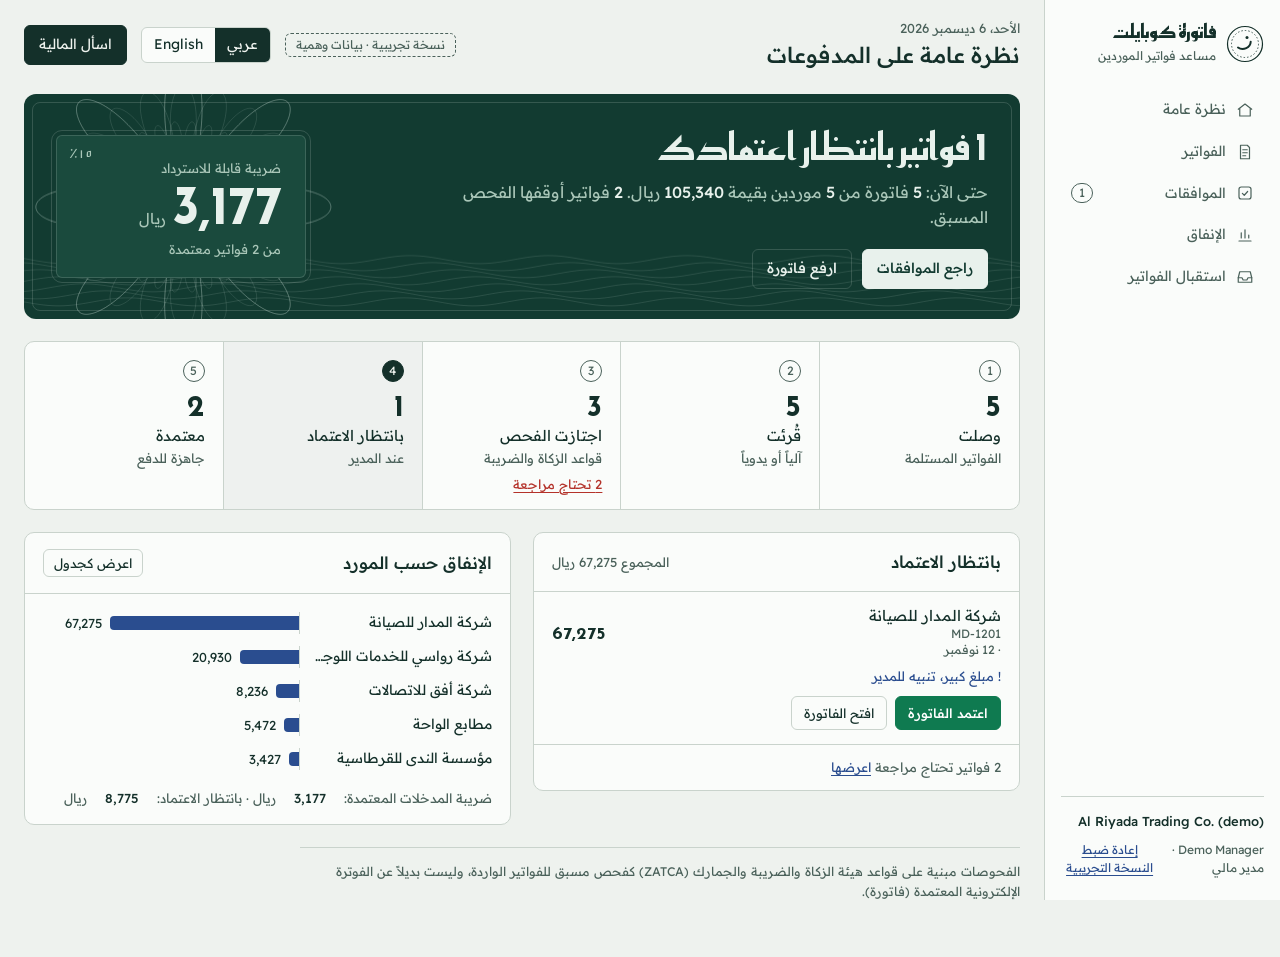
==== docs/index.html @ d88b4b88 "Fatoora Copilot v1.1: AI invoice assistant for Saudi finance teams AI invoice reading (Gemini chain," ====
<!doctype html>
<html lang="ar" dir="rtl">
<head>
<meta charset="utf-8">
<meta name="viewport" content="width=device-width, initial-scale=1, viewport-fit=cover">
<title>Fatoora Copilot · Demo</title>
<meta name="description" content="AI invoice assistant for Saudi finance teams: ZATCA pre-checks, duplicate detection and approvals. Demo with sample data.">
<link rel="preconnect" href="https://fonts.googleapis.com">
<link rel="preconnect" href="https://fonts.gstatic.com" crossorigin>
<link rel="stylesheet" href="https://fonts.googleapis.com/css2?family=Readex+Pro:wght@400;500;700&family=Reem+Kufi:wght@500;700&display=swap">
<link rel="stylesheet" href="./styles.css?v=5">
</head>
<body data-view="overview">
<div class="app">
  <nav class="rail" aria-label="Main">
    <div class="logo">
      <svg width="38" height="38" viewBox="0 0 38 38" aria-hidden="true"><circle cx="19" cy="19" r="17.5" fill="none" stroke="currentColor" stroke-width="1.2"/><circle cx="19" cy="19" r="13.5" fill="none" stroke="currentColor" stroke-width=".8" stroke-dasharray="1.5 2"/><path d="M12 22.5c2.2 1.6 5.5 1.9 8.3.6 2.6-1.2 4.3-3.7 4.4-6.4" fill="none" stroke="currentColor" stroke-width="2" stroke-linecap="round"/><circle cx="21" cy="12.6" r="1.5" fill="currentColor"/></svg>
      <div><b id="t-brand"></b><span id="t-tag"></span></div>
    </div>
    <div class="nav" id="nav"></div>
    <div class="rail-foot">
      <b id="t-co"></b>
      <div class="who-me"><span id="t-user"></span><button type="button" class="link" id="logout"></button></div>
    </div>
  </nav>

  <main class="main">
    <div class="content">
      <div class="topbar">
        <div class="crumb"><small id="t-date"></small><h1 id="t-page"></h1></div>
        <span class="demo" id="t-mode"></span>
        <div class="seg" role="group" aria-label="Language">
          <button type="button" id="lang-ar" aria-pressed="true">عربي</button>
          <button type="button" id="lang-en" aria-pressed="false">English</button>
        </div>
        <button type="button" class="btn ink" id="open-agent"></button>
      </div>

      <section class="note" id="sec-overview" data-in="overview" aria-labelledby="hero-h">
        <canvas id="guilloche" aria-hidden="true"></canvas>
        <div>
          <h2 id="hero-h"></h2>
          <p id="hero-p"></p>
          <div class="acts">
            <button type="button" class="btn" id="go-desk"></button>
            <button type="button" class="btn ghost" id="upload-btn"></button>
          </div>
        </div>
        <div class="denom" aria-live="polite">
          <span class="corner" id="denom-corner"></span>
          <small id="denom-label"></small>
          <div><span class="big num" id="denom-big"></span><span class="unit" id="denom-unit"></span></div>
          <div class="under" id="denom-under"></div>
        </div>
      </section>

      <section class="pipe" id="pipe" data-in="overview" aria-label="Invoice pipeline"></section>

      <div class="board">
        <section class="panel" id="sec-ledger" data-in="invoices" aria-labelledby="ledger-h">
          <div class="ph"><h3 id="ledger-h"></h3><div class="chips" id="filters" role="group"></div></div>
          <div class="toolbar">
            <label class="search"><span class="sr" id="search-label"></span>
              <svg width="16" height="16" viewBox="0 0 24 24" fill="none" stroke="currentColor" stroke-width="1.8" aria-hidden="true"><circle cx="11" cy="11" r="7"/><path d="m20 20-3.5-3.5"/></svg>
              <input type="search" id="ledger-search" autocomplete="off" aria-labelledby="search-label"></label>
            <span class="count-note" id="ledger-count"></span>
            <button type="button" class="btn" id="export-csv"></button>
          </div>
          <div class="scroll"><table><thead><tr id="thead"></tr></thead><tbody id="ledger"></tbody></table></div>
        </section>
        <section class="panel" id="sec-desk" data-in="overview approvals" aria-labelledby="desk-h">
          <div class="ph"><h3 id="desk-h"></h3><span class="sub" id="desk-sub"></span></div>
          <ul class="desk" id="desk"></ul>
          <div class="dfoot" id="desk-foot"></div>
        </section>
        <section class="panel" id="sec-spend" data-in="overview spend" aria-labelledby="spend-h">
          <div class="ph"><h3 id="spend-h"></h3><button type="button" class="chip" id="spend-toggle" aria-pressed="false"></button></div>
          <div id="spend"></div>
          <div class="vatline" id="vatline"></div>
        </section>
        <section class="panel" id="sec-intake" data-in="intake" aria-labelledby="intake-h">
          <div class="ph"><h3 id="intake-h"></h3></div>
          <div class="intake">
            <div id="inbox-box"></div>
            <label class="drop" id="drop" for="file-in">
              <svg width="28" height="28" viewBox="0 0 24 24" aria-hidden="true" fill="none" stroke="currentColor" stroke-width="1.5"><path d="M6 3h8l4 4v14H6z"/><path d="M14 3v4h4M12 17v-6M9.5 13.5 12 11l2.5 2.5"/></svg>
              <b id="t-drop"></b><span id="t-drop2"></span>
            </label>
            <input type="file" id="file-in" class="sr" accept=".pdf,image/png,image/jpeg,image/webp">
            <p class="fine" id="t-dropnote"></p>
          </div>
        </section>
      </div>

      <footer id="t-foot"></footer>
    </div>
  </main>
</div>

<div class="scrim" id="scrim" hidden></div>
<section class="viewer" id="viewer" role="dialog" aria-modal="true" aria-labelledby="v-title" hidden>
  <div class="vhead"><h3 id="v-title"></h3><button type="button" class="btn" id="v-close"></button></div>
  <div class="vbody" id="vbody"></div>
</section>

<section class="drawer" id="drawer" role="dialog" aria-modal="false" aria-labelledby="agent-h" hidden>
  <div class="dh"><h3 id="agent-h"></h3><button type="button" class="btn" id="close-agent"></button></div>
  <div class="msgs" id="msgs" aria-live="polite"></div>
  <div class="sugg" id="sugg"></div>
  <form class="ask" id="ask-form"><label class="sr" for="ask-input" id="ask-label"></label><input id="ask-input" autocomplete="off"><button type="submit" class="btn solid" id="ask-send"></button></form>
</section>

<div class="toast" id="toast" role="status" hidden></div>
<script src="./demo.js"></script>
<script src="./i18n.js?v=5"></script>
<script src="./assistant.js?v=5"></script>
<script src="./app.js?v=5"></script>
</body>
</html>
---- docs/styles.css ----
/* Layout: an app shell. Nav rail on the leading edge; a banknote band states the month; a numbered pipeline shows where invoices are;
   the ledger sits beside the approval desk; opening an invoice slides out the paper tax invoice with its checks, where the stamp lands. */
:root{
  --paper:#EEF2EE; --sheet:#FAFCFA; --ink:#14302A; --ink-soft:#4A615A; --rule:#C9D3CC; --tint:rgba(20,48,42,.05);
  --approved:#0F7A50; --flag:#B4322A; --vat:#2A4D8F; --on-status:#FFFFFF; --bar:#2A4D8F;
  --note:#123B31; --note-2:#1A4A3D; --on-note:#E8F1EC; --on-note-soft:#A9C6B8; --note-line:rgba(232,241,236,.16);
  --doc:#FFFFFF; --doc-ink:#1B2B27; --doc-soft:#5E6F69; --doc-rule:#DCE3DE; --doc-approved:#0F7A50; --doc-flag:#B4322A; --doc-vat:#2A4D8F;
  --shadow:0 18px 48px rgba(20,48,42,.22); --scrim:rgba(15,31,27,.35);
  --font:"Readex Pro","Segoe UI",Tahoma,"Noto Sans Arabic",sans-serif;
  --display:"Reem Kufi","Readex Pro",Tahoma,"Noto Sans Arabic",sans-serif;
}
@media (prefers-color-scheme: dark){:root:not([data-theme="light"]){
  --paper:#0F1F1B; --sheet:#162A25; --ink:#E3ECE7; --ink-soft:#9FB5AD; --rule:#2C433C; --tint:rgba(227,236,231,.05);
  --approved:#3DAA78; --flag:#D24F45; --vat:#6C8BD4; --on-status:#0F1F1B; --bar:#6C8BD4;
  --note:#0B1A16; --note-2:#12291F; --on-note:#E8F1EC; --on-note-soft:#9DBBAD; --note-line:rgba(232,241,236,.12);
  --doc:#F4F7F5; --shadow:0 18px 48px rgba(0,0,0,.55); --scrim:rgba(0,0,0,.5); color-scheme:dark}}
:root[data-theme="dark"]{
  --paper:#0F1F1B; --sheet:#162A25; --ink:#E3ECE7; --ink-soft:#9FB5AD; --rule:#2C433C; --tint:rgba(227,236,231,.05);
  --approved:#3DAA78; --flag:#D24F45; --vat:#6C8BD4; --on-status:#0F1F1B; --bar:#6C8BD4;
  --note:#0B1A16; --note-2:#12291F; --on-note:#E8F1EC; --on-note-soft:#9DBBAD; --note-line:rgba(232,241,236,.12);
  --doc:#F4F7F5; --shadow:0 18px 48px rgba(0,0,0,.55); --scrim:rgba(0,0,0,.5); color-scheme:dark}

*{box-sizing:border-box}
[hidden]{display:none!important}
html,body{height:100%}
body{background:var(--paper);color:var(--ink);font-family:var(--font);font-size:15px;line-height:1.55;margin:0}
button,input{font:inherit;color:inherit}
:focus-visible{outline:2px solid var(--vat);outline-offset:2px}
.num{font-variant-numeric:tabular-nums}
.ltr{direction:ltr;unicode-bidi:isolate}
.sr{position:absolute;width:1px;height:1px;overflow:hidden;clip:rect(0 0 0 0);white-space:nowrap}

/* ---------- shell ---------- */
.app{display:grid;grid-template-columns:236px minmax(0,1fr);min-height:100%}
.rail{position:sticky;top:0;height:100vh;height:100dvh;display:flex;flex-direction:column;gap:24px;padding:22px 16px;border-inline-end:1px solid var(--rule);background:var(--sheet)}
.logo{display:flex;align-items:center;gap:10px}
.logo svg{flex:none}
.logo b{display:block;font-family:var(--display);font-size:19px;line-height:1.1}
.logo span{font-size:12px;color:var(--ink-soft)}
.nav{display:flex;flex-direction:column;gap:2px}
.nav a{display:flex;align-items:center;gap:10px;padding:9px 10px;border-radius:6px;color:var(--ink-soft);text-decoration:none;font-size:14px}
.nav a:hover{background:var(--tint);color:var(--ink)}
.nav a[aria-current="true"]{background:var(--ink);color:var(--paper)}
.nav .count{margin-inline-start:auto;font-size:12px;border:1px solid currentColor;border-radius:999px;padding:0 7px;line-height:18px}
.rail-foot{margin-top:auto;font-size:12px;color:var(--ink-soft);border-top:1px solid var(--rule);padding-top:14px}
.rail-foot b{display:block;color:var(--ink);font-weight:500;font-size:13px}
.main{min-width:0;padding-block:18px 56px;padding-left:max(24px,env(safe-area-inset-left,0px));padding-right:max(24px,env(safe-area-inset-right,0px))}
.content{max-width:1180px;margin:0 auto;display:flex;flex-direction:column;gap:22px}

.topbar{display:flex;flex-wrap:wrap;align-items:center;gap:10px 14px}
.crumb{margin-inline-end:auto}
.crumb small{display:block;font-size:13px;color:var(--ink-soft)}
.crumb h1{margin:0;font-size:22px;font-weight:500}
.demo{font-size:12px;color:var(--ink-soft);border:1px dashed var(--ink-soft);padding:2px 10px;border-radius:6px}
.seg{display:inline-flex;border:1px solid var(--rule);border-radius:6px;overflow:hidden;background:var(--sheet)}
.seg button{border:0;background:transparent;padding:6px 12px;cursor:pointer;font-size:14px}
.seg button[aria-pressed="true"]{background:var(--ink);color:var(--paper)}
.btn{display:inline-flex;align-items:center;gap:8px;border:1px solid var(--rule);background:var(--sheet);border-radius:6px;padding:8px 14px;cursor:pointer;font-size:14px;white-space:nowrap}
.btn:hover{border-color:var(--ink-soft)}
.btn.solid{background:var(--approved);border-color:var(--approved);color:var(--on-status);font-weight:500}
.btn.danger{color:var(--flag);border-color:var(--flag);background:transparent}
.btn.ink{background:var(--ink);border-color:var(--ink);color:var(--paper)}

/* ---------- banknote hero ---------- */
.note{position:relative;overflow:hidden;background:var(--note);color:var(--on-note);border-radius:12px;padding:30px 32px;display:grid;grid-template-columns:minmax(0,1fr) auto;gap:28px;align-items:center;isolation:isolate}
.note canvas{position:absolute;inset:0;width:100%;height:100%;z-index:-1}
.note::after{content:"";position:absolute;inset:8px;border:1px solid var(--note-line);border-radius:8px;pointer-events:none}
.note h2{font-family:var(--display);font-weight:700;font-size:38px;line-height:1.2;margin:0 0 10px;text-wrap:balance}
.note p{margin:0;max-width:56ch;color:var(--on-note-soft);font-size:16px}
.note p strong{color:var(--on-note);font-weight:500}
.note .acts{display:flex;flex-wrap:wrap;gap:10px;margin-top:20px}
.note .btn{background:var(--on-note);border-color:var(--on-note);color:var(--note);font-weight:500}
.note .btn.ghost{background:transparent;color:var(--on-note);border-color:var(--note-line)}
.denom{position:relative;min-width:250px;padding:22px 24px 18px;border:1px solid var(--note-line);outline:1px solid var(--note-line);outline-offset:4px;border-radius:6px;background:var(--note-2)}
.denom small{display:block;font-size:13px;color:var(--on-note-soft)}
.denom .big{font-family:var(--display);font-size:54px;line-height:1.05;font-weight:700;letter-spacing:-.01em}
.denom .unit{font-size:15px;color:var(--on-note-soft);margin-inline-start:6px}
.denom .under{font-size:13px;color:var(--on-note-soft);margin-top:4px}
.denom .corner{position:absolute;top:8px;inset-inline-end:12px;font-family:var(--display);font-size:13px;color:var(--on-note-soft)}

/* ---------- pipeline ---------- */
.pipe{display:grid;grid-template-columns:repeat(5,minmax(132px,1fr));background:var(--sheet);border:1px solid var(--rule);border-radius:10px;overflow-x:auto}
.stage{position:relative;padding:16px 18px 14px;border-inline-start:1px solid var(--rule);min-width:0}
.stage:first-child{border-inline-start:0}
.stage .step{display:inline-grid;place-items:center;width:22px;height:22px;border-radius:50%;border:1px solid var(--ink-soft);font-size:12px;color:var(--ink-soft)}
.stage .n{display:block;font-family:var(--display);font-size:30px;font-weight:700;line-height:1.2;margin-top:6px}
.stage .lbl{font-size:13px;color:var(--ink-soft)}
.stage .branch{display:inline-flex;gap:6px;margin-top:6px;font-size:13px;color:var(--flag);background:none;border:0;padding:0;cursor:pointer;text-decoration:underline;text-underline-offset:3px}
.stage.focus{background:var(--tint)}
.stage.focus .step{background:var(--ink);border-color:var(--ink);color:var(--paper)}

/* ---------- panels ---------- */
.grid{display:grid;grid-template-columns:minmax(0,1fr) 344px;gap:22px;align-items:start}
.panel{background:var(--sheet);border:1px solid var(--rule);border-radius:10px;min-width:0}
.ph{display:flex;flex-wrap:wrap;align-items:center;gap:10px;padding:16px 18px;border-bottom:1px solid var(--rule)}
.ph h3{margin:0;margin-inline-end:auto;font-size:17px;font-weight:500}
.ph .sub{font-size:13px;color:var(--ink-soft)}
.chips{display:flex;flex-wrap:wrap;gap:6px}
.chip{border:1px solid var(--rule);background:transparent;border-radius:6px;padding:3px 10px;font-size:13px;cursor:pointer}
.chip[aria-pressed="true"]{border-color:var(--ink);background:var(--ink);color:var(--paper)}

/* ledger */
.scroll{overflow-x:auto}
table{border-collapse:collapse;width:100%;min-width:720px}
th,td{padding:11px 14px;text-align:start;border-bottom:1px solid var(--rule);vertical-align:middle}
tbody tr:last-child td{border-bottom:0}
th{font-size:12.5px;font-weight:500;color:var(--ink-soft);white-space:nowrap;background:var(--tint)}
.amt{text-align:end}
td.nw{white-space:nowrap}
tr.row{cursor:pointer}
tr.row:hover td{background:var(--tint)}
.who{display:flex;align-items:center;gap:10px;min-width:0}
.mono{flex:none;display:grid;place-items:center;width:34px;height:34px;border-radius:50%;background:var(--paper);border:1px solid var(--rule);font-family:var(--display);font-size:15px;font-weight:700;color:var(--ink)}
.who span{display:block;line-height:1.3}
.who small{display:block;font-size:12px;color:var(--ink-soft)}
.empty{padding:22px 18px;color:var(--ink-soft);font-size:14px}

/* stamp */
.stamp{display:inline-flex;align-items:center;gap:6px;border:2px solid currentColor;border-radius:4px;padding:1px 9px;font-size:13px;font-weight:700;transform:rotate(-4deg);white-space:nowrap;letter-spacing:.01em}
.stamp.approved{color:var(--approved)} .stamp.rejected{color:var(--flag)} .stamp.review{color:var(--vat)}
.stamp.pending{color:var(--ink-soft);border:1px dashed currentColor;font-weight:500;transform:none}
.stamp.checking{color:var(--ink-soft);border:1px dotted currentColor;font-weight:400;transform:none}
.land{animation:land .16s ease-out}
@keyframes land{from{transform:rotate(var(--rot,-4deg)) scale(1.35);opacity:.4}to{transform:rotate(var(--rot,-4deg)) scale(1);opacity:1}}

/* desk */
.desk{list-style:none;margin:0;padding:0}
.desk li{padding:14px 18px;border-bottom:1px solid var(--rule)}
.desk li:last-child{border-bottom:0}
.dtop{display:flex;align-items:center;gap:10px}
.dtop .who{flex:1}
.dtop .amt{font-family:var(--display);font-size:18px;font-weight:700}
.dflag{font-size:13px;color:var(--vat);margin-top:6px}
.dacts{display:flex;flex-wrap:wrap;gap:8px;margin-top:10px}
.dacts .btn{padding:6px 12px;font-size:13px}
.dfoot{padding:12px 18px;border-top:1px solid var(--rule);font-size:13px;color:var(--ink-soft)}
.link{border:0;background:none;color:var(--vat);cursor:pointer;padding:0;text-decoration:underline;text-underline-offset:3px;font-size:13px}

/* spend + intake */
.grid2{display:grid;grid-template-columns:minmax(0,1fr) 344px;gap:22px;align-items:stretch}
.bars{padding:18px;display:flex;flex-direction:column;gap:12px}
.br{display:grid;grid-template-columns:minmax(110px,180px) minmax(0,1fr);gap:12px;align-items:center;font-size:14px}
.br>span{overflow:hidden;text-overflow:ellipsis;white-space:nowrap}
.track{position:relative;height:22px;border-inline-start:1px solid var(--rule)}
.fill{position:absolute;inset-inline-start:0;top:4px;height:14px;background:var(--bar);border-start-end-radius:4px;border-end-end-radius:4px}
.val{position:absolute;top:1px;font-size:13px;white-space:nowrap;font-variant-numeric:tabular-nums}
.vatline{display:flex;flex-wrap:wrap;gap:6px 18px;padding:0 18px 16px;font-size:13px;color:var(--ink-soft)}
.vatline b{color:var(--ink);font-weight:500}
.intake{display:flex;flex-direction:column;gap:14px;padding:18px}
.addr{display:flex;align-items:center;gap:8px;border:1px solid var(--rule);border-radius:6px;padding:6px 6px 6px 12px;background:var(--paper)}
[dir="rtl"] .addr{padding:6px 12px 6px 6px}
.addr code{flex:1;min-width:0;font-family:var(--font);font-size:14px;overflow:hidden;text-overflow:ellipsis;direction:ltr;text-align:start}
.drop{display:grid;place-items:center;text-align:center;gap:6px;border:1.5px dashed var(--ink-soft);border-radius:8px;padding:22px 14px;color:var(--ink-soft);font-size:14px;cursor:pointer;background:transparent;width:100%}
.drop.over{border-color:var(--approved);background:var(--tint);color:var(--ink)}
.drop b{color:var(--ink);font-weight:500}
.fine{font-size:12px;color:var(--ink-soft);margin:0}

/* ---------- invoice viewer ---------- */
.scrim{position:fixed;inset:0;background:var(--scrim);z-index:20}
.viewer{position:fixed;inset-block:0;inset-inline-end:0;width:min(880px,100%);background:var(--paper);box-shadow:var(--shadow);z-index:21;display:flex;flex-direction:column;padding-top:env(safe-area-inset-top,0px);padding-bottom:env(safe-area-inset-bottom,0px)}
.vhead{display:flex;align-items:center;gap:12px;padding:14px 20px;border-bottom:1px solid var(--rule);background:var(--sheet)}
.vhead h3{margin:0;margin-inline-end:auto;font-size:17px;font-weight:500}
.vbody{flex:1;overflow-y:auto;display:grid;grid-template-columns:minmax(0,1fr) 270px;gap:20px;padding:22px 20px;align-items:start}
.doc{position:relative;background:var(--doc);color:var(--doc-ink);border:1px solid var(--doc-rule);border-radius:4px;padding:28px 28px 24px;box-shadow:0 2px 0 var(--doc-rule);min-width:0;overflow:hidden}
.doc .dt{display:flex;justify-content:space-between;align-items:flex-start;gap:16px;border-bottom:2px solid var(--doc-ink);padding-bottom:12px}
.doc .dt h4{margin:0;font-family:var(--display);font-size:22px}
.doc .dt small{display:block;color:var(--doc-soft);font-size:12px}
.doc .parties{display:grid;grid-template-columns:1fr 1fr;gap:16px;padding:14px 0;border-bottom:1px solid var(--doc-rule);font-size:13px}
.doc .parties b{display:block;font-size:12px;color:var(--doc-soft);font-weight:500}
.doc .meta{display:grid;grid-template-columns:repeat(3,1fr);gap:10px;padding:12px 0;font-size:13px;border-bottom:1px solid var(--doc-rule)}
.doc .meta b{display:block;font-size:12px;color:var(--doc-soft);font-weight:500}
.doc table{min-width:0;margin-top:10px;font-size:13px}
.doc th{background:transparent;color:var(--doc-soft);border-bottom:1px solid var(--doc-ink);padding:8px 6px}
.doc td{border-bottom:1px solid var(--doc-rule);padding:8px 6px}
.doc .tot{display:flex;justify-content:space-between;align-items:flex-end;gap:16px;margin-top:14px}
.doc .tot dl{margin:0;display:grid;grid-template-columns:auto auto;gap:4px 18px;font-size:13px;min-width:220px}
.doc .tot dt{color:var(--doc-soft)} .doc .tot dd{margin:0;text-align:end}
.doc .tot .grand{font-weight:700;font-size:15px;border-top:2px solid var(--doc-ink);padding-top:6px}
.doc canvas{width:84px;height:84px;image-rendering:pixelated}
.doc .qrnote{font-size:11px;color:var(--doc-soft)}
.doc .bad{color:var(--doc-flag);font-weight:700}
.bigstamp{--rot:-9deg;position:absolute;inset-inline-start:36px;bottom:34px;transform:rotate(var(--rot));border:4px double currentColor;border-radius:8px;padding:8px 18px;text-align:center;font-family:var(--display);font-size:26px;font-weight:700;line-height:1.15;opacity:.88;pointer-events:none;background:color-mix(in srgb,var(--doc) 70%,transparent)}
.bigstamp small{display:block;font-family:var(--font);font-size:11px;font-weight:500}
.bigstamp.approved{color:var(--doc-approved)} .bigstamp.rejected{color:var(--doc-flag)} .bigstamp.review{color:var(--doc-vat)}
.side{display:flex;flex-direction:column;gap:14px;min-width:0}
.side h4{margin:0;font-size:14px;font-weight:500}
.checks{list-style:none;margin:0;padding:0;display:flex;flex-direction:column;border:1px solid var(--rule);border-radius:8px;background:var(--sheet)}
.checks li{display:flex;gap:10px;padding:9px 12px;border-bottom:1px solid var(--rule);font-size:13.5px}
.checks li:last-child{border-bottom:0}
.ic{flex:none;display:grid;place-items:center;width:20px;height:20px;border-radius:50%;font-size:12px;font-weight:700}
.ic.ok{background:var(--approved);color:var(--on-status)} .ic.bad{background:var(--flag);color:var(--on-status)} .ic.note{background:var(--vat);color:var(--on-status)}
.decision{border:1px solid var(--rule);border-radius:8px;background:var(--sheet);padding:14px;display:flex;flex-direction:column;gap:10px}
.decision p{margin:0;font-size:13px;color:var(--ink-soft)}
.decision label{font-size:13px;color:var(--ink-soft)}
.decision input{border:1px solid var(--rule);background:var(--paper);border-radius:6px;padding:8px 10px}
.decision .row{display:flex;flex-wrap:wrap;gap:8px}

/* ---------- agent ---------- */
.drawer{position:fixed;inset-block:0;inset-inline-end:0;width:min(420px,100%);background:var(--sheet);border-inline-start:1px solid var(--rule);box-shadow:var(--shadow);display:flex;flex-direction:column;z-index:22;padding-top:env(safe-area-inset-top,0px);padding-bottom:env(safe-area-inset-bottom,0px)}
.dh{display:flex;align-items:center;gap:10px;padding:14px 16px;border-bottom:1px solid var(--rule);background:var(--note);color:var(--on-note)}
.dh h3{margin:0;margin-inline-end:auto;font-size:17px;font-weight:500}
.dh .btn{background:transparent;color:var(--on-note);border-color:var(--note-line)}
.msgs{flex:1;overflow-y:auto;padding:16px;display:flex;flex-direction:column;gap:12px}
.msg{max-width:88%;padding:10px 13px;border-radius:10px;font-size:14px;white-space:pre-line}
.msg.me{align-self:flex-end;background:var(--ink);color:var(--paper);border-end-end-radius:3px}
.msg.bot{align-self:flex-start;background:var(--paper);border:1px solid var(--rule);border-end-start-radius:3px}
.msg.wait{color:var(--ink-soft)}
.msg-by{display:block;margin-top:6px;font-size:12px;color:var(--ink-soft)}
.sugg{display:flex;flex-wrap:wrap;gap:6px;padding:0 16px 10px}
.ask{display:flex;gap:8px;padding:12px 16px;border-top:1px solid var(--rule)}
.ask input{flex:1;min-width:0;border:1px solid var(--rule);background:var(--paper);border-radius:6px;padding:8px 10px}

.toast{position:fixed;left:50%;bottom:calc(22px + env(safe-area-inset-bottom,0px));transform:translateX(-50%);background:var(--ink);color:var(--paper);padding:10px 18px;border-radius:6px;font-size:14px;z-index:40;box-shadow:var(--shadow)}
footer{font-size:12.5px;color:var(--ink-soft);max-width:90ch;border-top:1px solid var(--rule);padding-top:14px}

@media (prefers-reduced-motion:reduce){.land{animation:none}}
@media (max-width:1100px){.grid,.grid2{grid-template-columns:minmax(0,1fr)}}
@media (max-width:860px){
  .app{grid-template-columns:minmax(0,1fr)}
  .rail{position:static;height:auto;flex-direction:row;align-items:center;gap:12px;padding:10px 16px;border-inline-end:0;border-bottom:1px solid var(--rule);overflow-x:auto}
  .logo span,.rail-foot{display:none}
  .nav{flex-direction:row}
  .nav a{white-space:nowrap}
  .main{padding-left:max(16px,env(safe-area-inset-left,0px));padding-right:max(16px,env(safe-area-inset-right,0px))}
  .note{grid-template-columns:minmax(0,1fr);padding:24px 20px}
  .note h2{font-size:30px}
  .vbody{grid-template-columns:minmax(0,1fr)}
}
@media (max-width:520px){.doc{padding:20px 16px}.doc .meta{grid-template-columns:1fr 1fr}.doc .parties{grid-template-columns:1fr}.denom .big{font-size:44px}.denom{min-width:0}}

/* ---------- live app additions ---------- */
.demo.live{color:var(--approved);border:1px solid var(--approved)}
.demo.off{color:var(--flag);border:1px solid var(--flag)}
.stamp.manual{color:var(--ink-soft);border:1px dashed currentColor;font-weight:500;transform:none}
.bigstamp.manual{color:var(--doc-soft)}
.who-me{display:flex;align-items:center;justify-content:space-between;gap:8px;margin-top:10px}
.who-me .link{font-size:12px}
.form{display:grid;grid-template-columns:1fr 1fr;gap:10px}
.form label{display:flex;flex-direction:column;gap:4px;font-size:12.5px;color:var(--ink-soft);min-width:0}
.form input,.form select{border:1px solid var(--rule);background:var(--paper);border-radius:6px;padding:7px 9px;font:inherit;color:var(--ink);min-width:0}
.form .wide{grid-column:1/-1}
.form .row{grid-column:1/-1}
.filelink{font-size:13px;color:var(--vat)}
.notice{font-size:13px;color:var(--ink-soft);background:var(--tint);border-radius:6px;padding:10px 12px;margin:0}


/* ---------- pages (views) ---------- */
.board{display:grid;gap:22px;align-items:start;grid-template-columns:minmax(0,1fr)}
body[data-view="overview"] .board{grid-template-columns:minmax(0,1fr) minmax(0,1fr)}
#sec-intake .intake{max-width:640px}
@media (max-width:1100px){body[data-view="overview"] .board{grid-template-columns:minmax(0,1fr)}}

/* ---------- ledger toolbar, delete ---------- */
.toolbar{display:flex;flex-wrap:wrap;align-items:center;gap:10px;padding:12px 18px;border-bottom:1px solid var(--rule)}
.search{display:flex;align-items:center;gap:8px;flex:1 1 240px;max-width:380px;border:1px solid var(--rule);background:var(--paper);border-radius:6px;padding:0 10px;color:var(--ink-soft)}
.search input{flex:1;min-width:0;border:0;background:transparent;padding:8px 0;font:inherit;color:var(--ink)}
.search input:focus{outline:none}
.search:focus-within{outline:2px solid var(--vat);outline-offset:1px}
.count-note{font-size:13px;color:var(--ink-soft);margin-inline-end:auto}
.danger-zone{border-top:1px solid var(--rule);padding-top:12px;display:flex;flex-direction:column;gap:8px}
.danger-zone p{margin:0;font-size:13px;color:var(--ink-soft)}
.link.danger{color:var(--flag)}
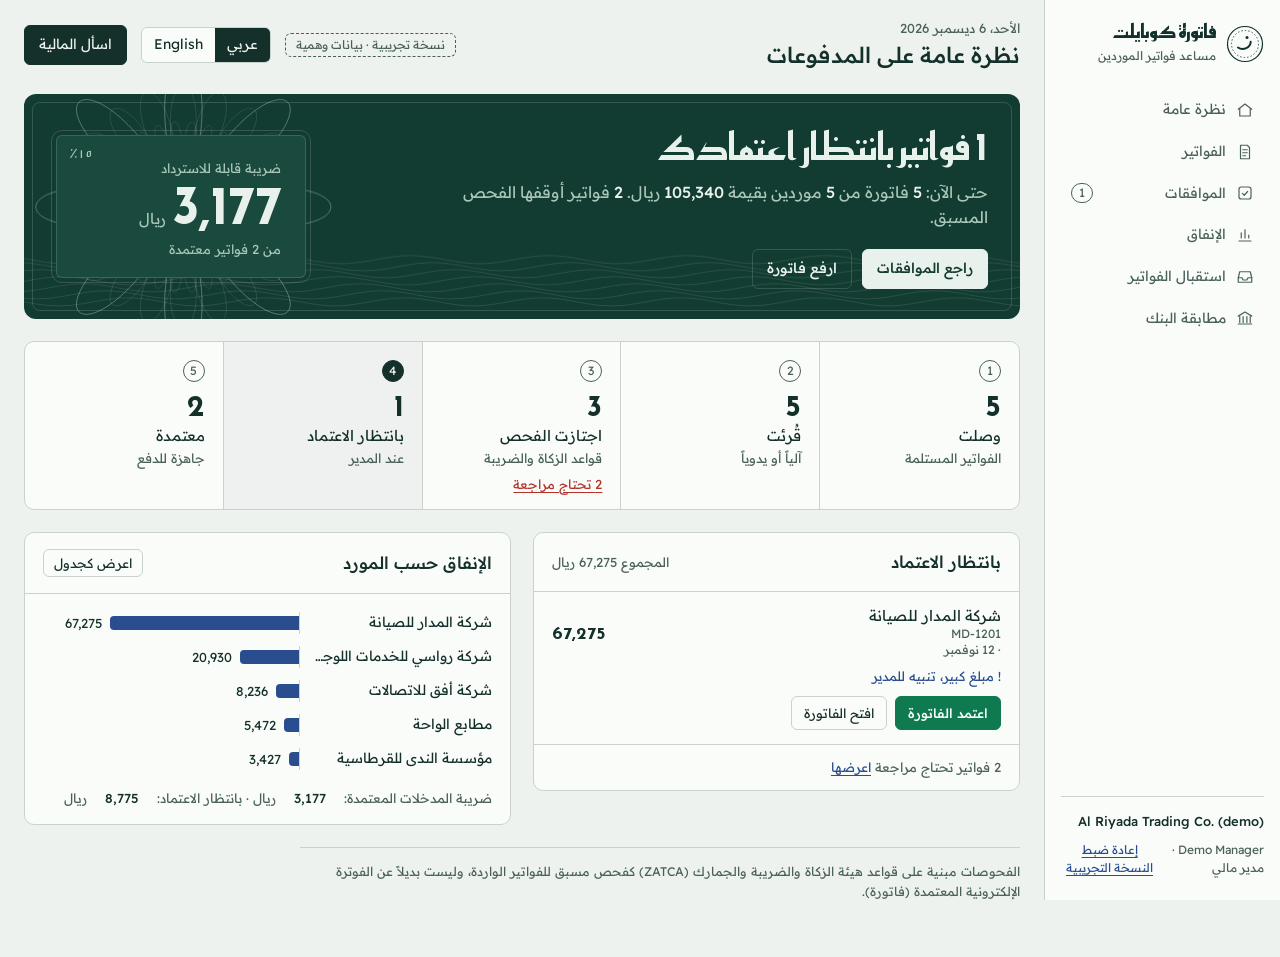
==== commit a2720bc2: "Add bank reconciliation Match the bank statement against the cash book (CSV or Excel, Arabic or Engl" ====
--- a/docs/index.html
+++ b/docs/index.html
@@ -4,11 +4,11 @@
 <meta charset="utf-8">
 <meta name="viewport" content="width=device-width, initial-scale=1, viewport-fit=cover">
 <title>Fatoora Copilot · Demo</title>
-<meta name="description" content="AI invoice assistant for Saudi finance teams: ZATCA pre-checks, duplicate detection and approvals. Demo with sample data.">
+<meta name="description" content="AI invoice assistant for Saudi finance teams: ZATCA pre-checks, duplicate detection, approvals and bank reconciliation. Demo with sample data.">
 <link rel="preconnect" href="https://fonts.googleapis.com">
 <link rel="preconnect" href="https://fonts.gstatic.com" crossorigin>
 <link rel="stylesheet" href="https://fonts.googleapis.com/css2?family=Readex+Pro:wght@400;500;700&family=Reem+Kufi:wght@500;700&display=swap">
-<link rel="stylesheet" href="./styles.css?v=5">
+<link rel="stylesheet" href="./styles.css?v=6">
 </head>
 <body data-view="overview">
 <div class="app">
@@ -78,6 +78,7 @@
           <div id="spend"></div>
           <div class="vatline" id="vatline"></div>
         </section>
+        <section id="sec-recon" data-in="reconcile" aria-label="Bank reconciliation"></section>
         <section class="panel" id="sec-intake" data-in="intake" aria-labelledby="intake-h">
           <div class="ph"><h3 id="intake-h"></h3></div>
           <div class="intake">
@@ -112,8 +113,10 @@
 
 <div class="toast" id="toast" role="status" hidden></div>
 <script src="./demo.js"></script>
-<script src="./i18n.js?v=5"></script>
-<script src="./assistant.js?v=5"></script>
-<script src="./app.js?v=5"></script>
+<script src="./i18n.js?v=6"></script>
+<script src="./assistant.js?v=6"></script>
+<script src="./app.js?v=6"></script>
+<script src="./reconcile.js?v=6"></script>
+<script src="./recon.js?v=6"></script>
 </body>
 </html>
--- a/docs/styles.css
+++ b/docs/styles.css
@@ -260,3 +260,55 @@
 .danger-zone{border-top:1px solid var(--rule);padding-top:12px;display:flex;flex-direction:column;gap:8px}
 .danger-zone p{margin:0;font-size:13px;color:var(--ink-soft)}
 .link.danger{color:var(--flag)}
+
+/* ---------- bank reconciliation ---------- */
+.rc-grid{display:grid;gap:22px;grid-template-columns:minmax(0,1fr) 340px;align-items:start}
+.rc-side{display:grid;gap:22px}
+.rc-top{padding:22px 22px 16px;border-bottom:1px solid var(--rule)}
+.rc-title{display:flex;flex-wrap:wrap;align-items:center;gap:12px 16px}
+.rc-title h2,.rc-top>h2{margin:0;font-family:var(--display);font-size:26px;font-weight:700;line-height:1.25}
+.rc-lead{margin:10px 0 6px;font-size:15.5px;max-width:68ch}
+.rc-acts{display:flex;flex-wrap:wrap;align-items:center;gap:10px 14px;margin-top:12px}
+.rc-acts a.btn{text-decoration:none}
+.rc-confirm{display:inline-flex;flex-wrap:wrap;align-items:center;gap:8px;font-size:14px}
+.rc-body{padding:18px 22px 22px;display:grid;gap:18px}
+.rc-body>*,.rc-grid>*,.rc-side>*,.rc-secs>*{min-width:0}
+.rc-stwrap h3{margin:0 0 8px;font-size:16px;font-weight:500}
+.rc-st{min-width:0;width:100%;max-width:560px;border:1px solid var(--rule);border-radius:8px;border-collapse:separate;border-spacing:0;overflow:hidden;background:var(--doc);color:var(--doc-ink)}
+.rc-st th,.rc-st td{padding:8px 14px;border-bottom:1px solid var(--doc-rule);font-size:14px}
+.rc-st th{background:transparent;color:var(--doc-ink);font-weight:400;white-space:normal}
+.rc-st tr.sub th,.rc-st tr.sub td{font-weight:700;border-bottom:2px solid var(--doc-ink)}
+.rc-st tr.gap td{padding:4px;border-bottom:1px solid var(--doc-rule);background:var(--tint)}
+.rc-st tr.diff th,.rc-st tr.diff td{font-weight:700;border-bottom:0}
+.rc-st tr.diff.ok td{color:var(--doc-approved)} .rc-st tr.diff.bad td{color:var(--doc-flag)}
+.rc-secs{display:grid;gap:10px}
+.rc-sec{border:1px solid var(--rule);border-radius:8px;background:var(--sheet)}
+.rc-sec>summary{display:flex;align-items:center;gap:10px;padding:12px 14px;cursor:pointer;list-style:none}
+.rc-sec>summary::-webkit-details-marker{display:none}
+.rc-sec>summary::before{content:"›";display:inline-block;width:10px;color:var(--ink-soft);transition:transform .15s}
+[dir="rtl"] .rc-sec>summary::before{transform:scaleX(-1)}
+.rc-sec[open]>summary::before{transform:rotate(90deg)}
+.rc-sh{font-weight:500;margin-inline-end:auto}
+.rc-count{font-size:12.5px;border:1px solid var(--rule);border-radius:10px;padding:0 8px;color:var(--ink-soft)}
+.rc-total{font-weight:500}
+.rc-sec>.fine{padding:0 14px 10px}
+.rc-sec .empty{padding:0 14px 14px}
+.rc-t{min-width:560px}
+.rc-t th,.rc-t td{padding:8px 14px;font-size:13.5px}
+.rc-tag{display:inline-block;font-size:11.5px;border:1px solid var(--rule);border-radius:4px;padding:0 6px;color:var(--ink-soft);margin-inline-start:4px}
+.rc-tag.bad{color:var(--flag);border-color:var(--flag)}
+.rc-review{margin:0;padding:0 14px 14px 14px;padding-inline-start:32px;display:grid;gap:6px;font-size:14px}
+.rc-form{padding:16px 18px;display:grid;gap:12px}
+.rc-drop{padding:14px;gap:4px}
+.rc-drop span{font-size:12.5px;overflow-wrap:anywhere}
+.rc-drop.chosen{border-style:solid;border-color:var(--approved);color:var(--ink)}
+.rc-bal summary{cursor:pointer;font-size:13.5px;color:var(--ink-soft)}
+.rc-bal label{display:grid;gap:4px;font-size:13px;margin-top:10px}
+.rc-bal input{border:1px solid var(--rule);border-radius:6px;padding:7px 10px;background:var(--paper)}
+.rc-err{margin:0;font-size:13.5px;color:var(--flag)}
+.rc-list{list-style:none;margin:0;padding:8px}
+.rc-hist{display:flex;width:100%;align-items:center;justify-content:space-between;gap:10px;padding:10px;border:0;border-radius:6px;background:transparent;cursor:pointer;text-align:start}
+.rc-hist:hover{background:var(--tint)} .rc-hist.on{background:var(--tint);font-weight:500}
+.stamp.small{font-size:11.5px;padding:0 7px;border-width:1.5px}
+@media (max-width:1100px){.rc-grid{grid-template-columns:minmax(0,1fr)}.rc-side{order:-1}}
+@media (max-width:520px){.rc-top,.rc-body{padding-inline:16px}.rc-title h2{font-size:22px}}
